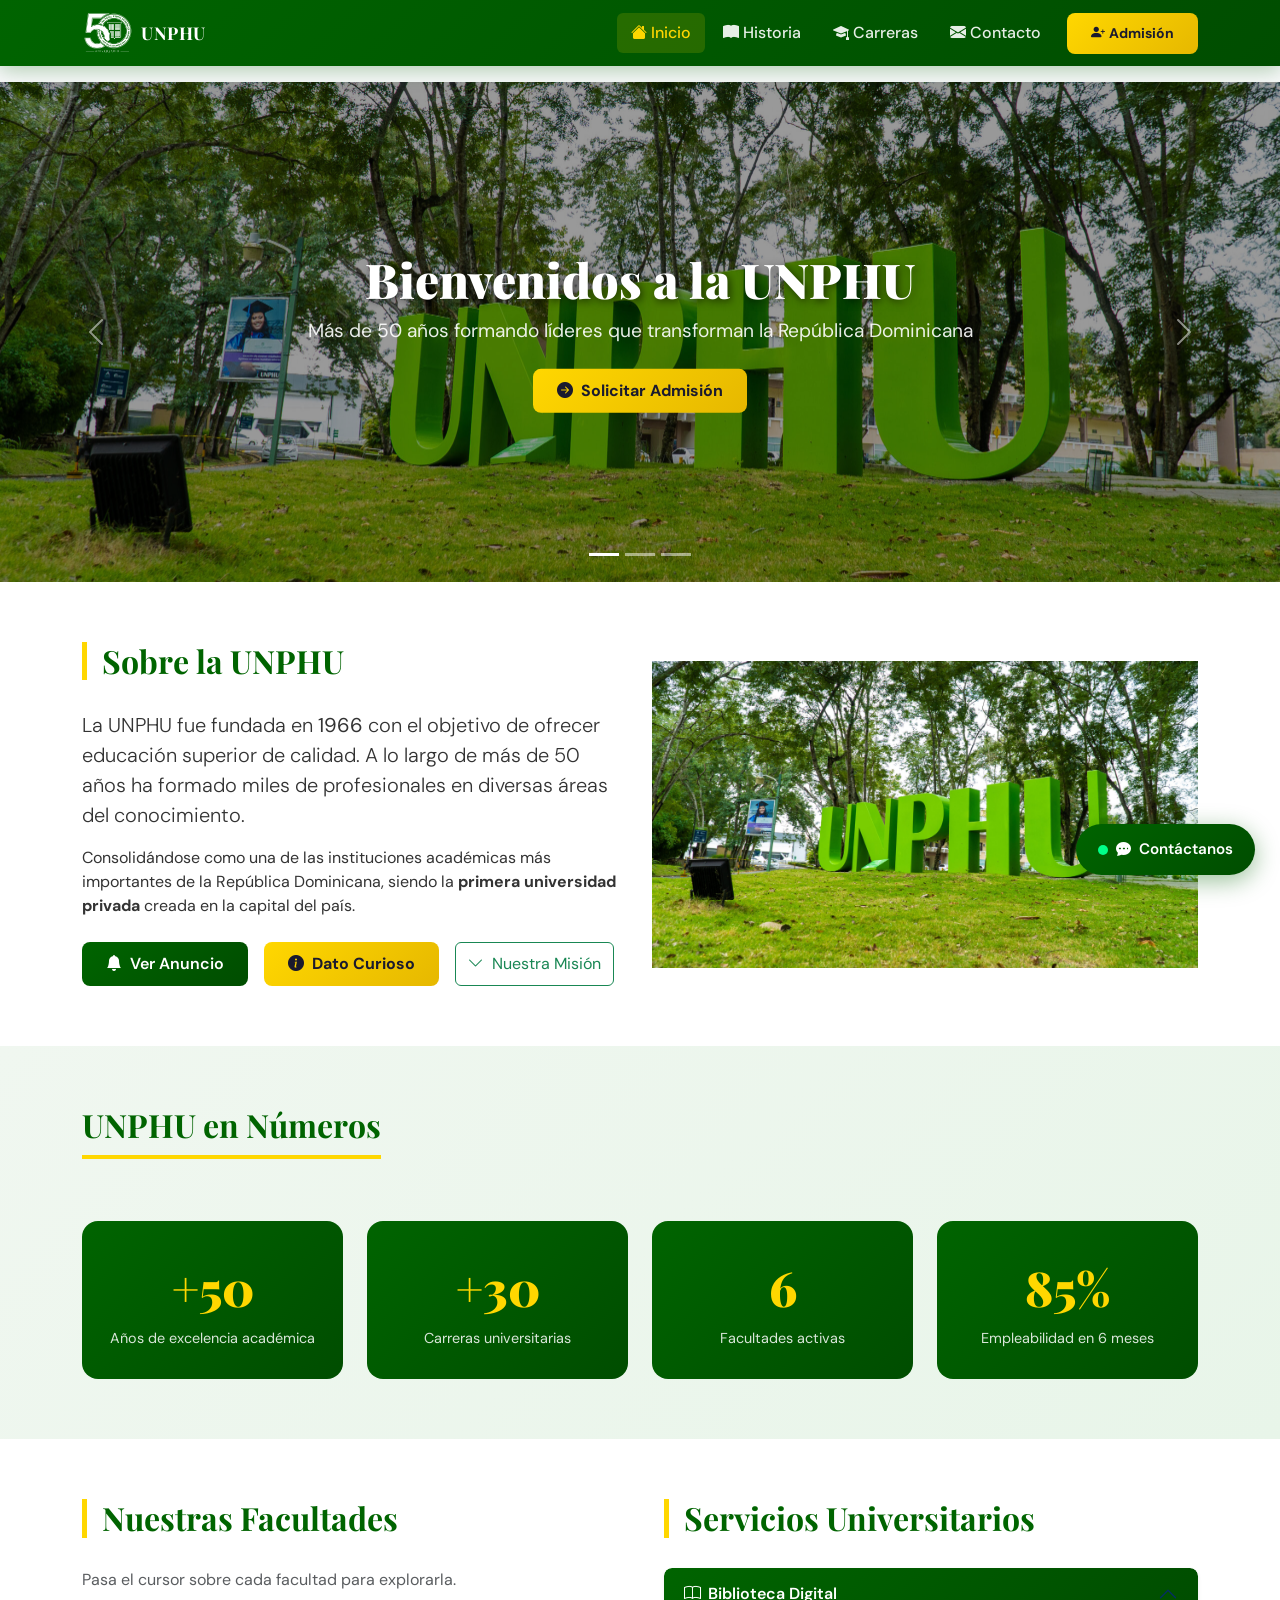
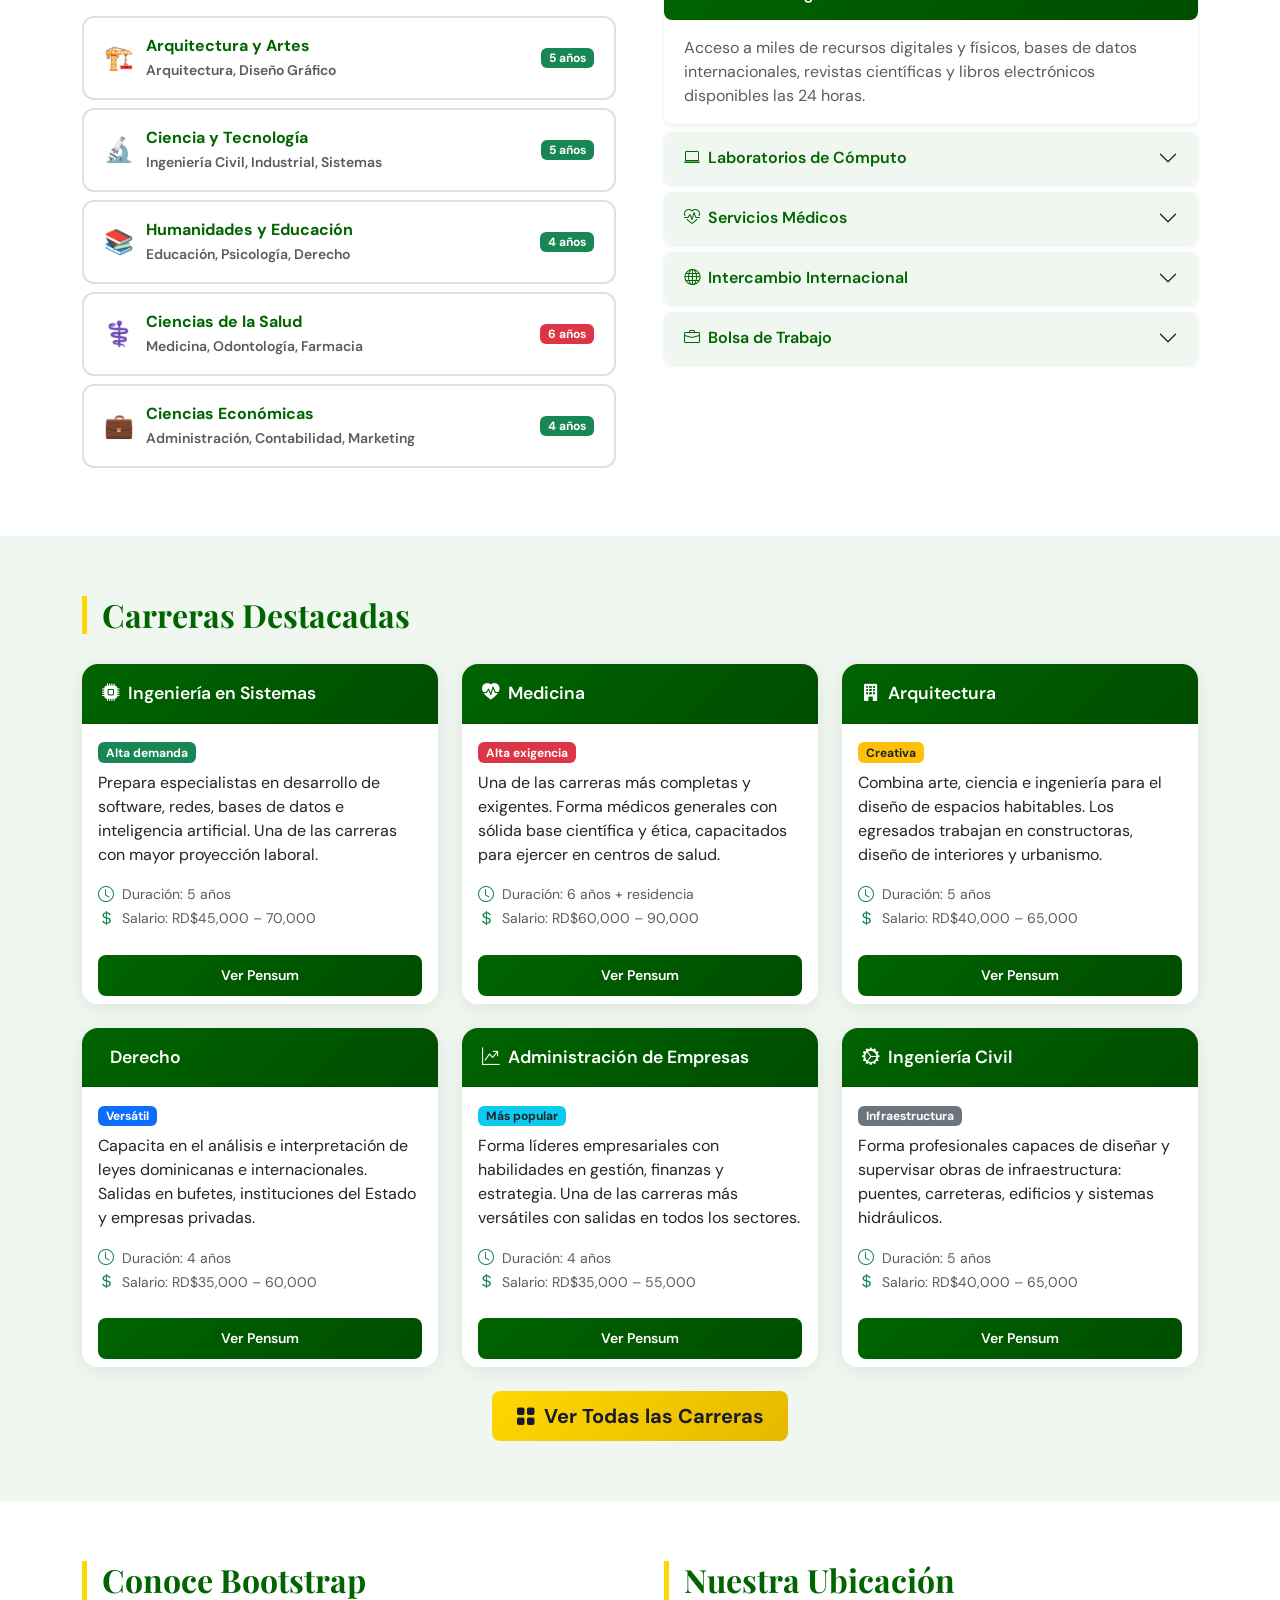
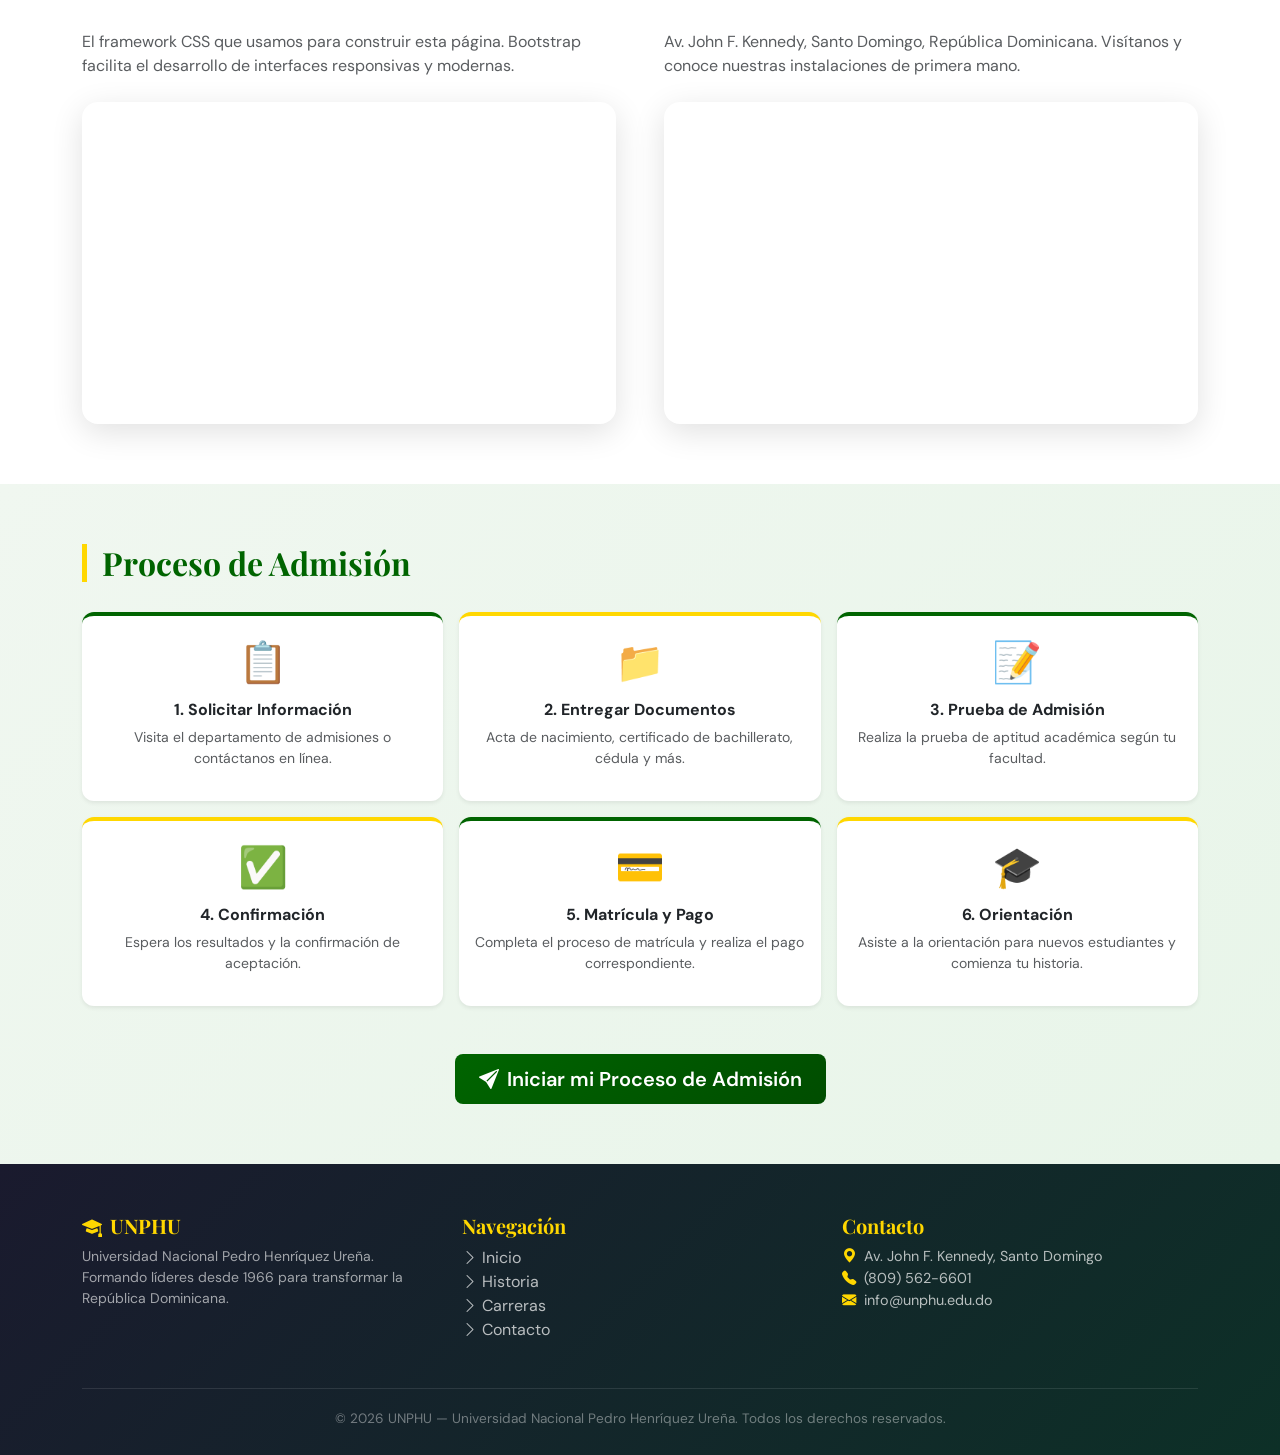
==== index.html @ 4c6af432 "Add files via upload" ====
<!DOCTYPE html>
<html lang="es">
<head>
    <meta charset="UTF-8">
    <meta name="viewport" content="width=device-width, initial-scale=1.0">
    <meta name="description" content="Universidad Nacional Pedro Henríquez Ureña - Institución académica de excelencia en la República Dominicana.">
    <meta name="keywords" content="UNPHU, universidad, educación superior, República Dominicana, carreras universitarias">
    <meta name="author" content="UNPHU">
    <meta name="robots" content="index, follow">
    <title>UNPHU - Inicio</title>
    <!-- Favicon -->
    <link rel="icon" type="image/png" href="img/logo.png">
    <!-- Bootstrap 5 CSS -->
    <link href="https://cdn.jsdelivr.net/npm/bootstrap@5.3.2/dist/css/bootstrap.min.css" rel="stylesheet">
    <!-- Bootstrap Icons -->
    <link rel="stylesheet" href="https://cdn.jsdelivr.net/npm/bootstrap-icons@1.11.3/font/bootstrap-icons.min.css">
    <link rel="stylesheet" href="css/styles.css">
    <!-- Google Fonts -->
    <link href="https://fonts.googleapis.com/css2?family=Playfair+Display:wght@700;900&family=DM+Sans:wght@300;400;500;600&display=swap" rel="stylesheet">
</head>
<body>

<!-- ===== NAVBAR ===== -->
<nav class="navbar navbar-expand-lg navbar-unphu sticky-top">
    <div class="container">
        <a class="navbar-brand d-flex align-items-center gap-2" href="index.html">
            <img src="img/logonav.png" 
                 alt="UNPHU Logo" height="40" style="filter: brightness(0) invert(1);">
            <span class="navbar-brand-text d-none d-md-block">UNPHU</span>
        </a>
        <button class="navbar-toggler" type="button" data-bs-toggle="collapse" data-bs-target="#navbarMain">
            <span class="navbar-toggler-icon"></span>
        </button>
        <div class="collapse navbar-collapse" id="navbarMain">
            <ul class="navbar-nav ms-auto gap-1">
                <li class="nav-item">
                    <a class="nav-link active" href="index.html"><i class="bi bi-house-fill me-1"></i>Inicio</a>
                </li>
                <li class="nav-item">
                    <a class="nav-link" href="historia.html"><i class="bi bi-book-fill me-1"></i>Historia</a>
                </li>
                <li class="nav-item">
                    <a class="nav-link" href="carreras.html"><i class="bi bi-mortarboard-fill me-1"></i>Carreras</a>
                </li>
                <li class="nav-item">
                    <a class="nav-link" href="contacto.html"><i class="bi bi-envelope-fill me-1"></i>Contacto</a>
                </li>
                <li class="nav-item ms-2">
                    <button class="btn btn-gold btn-sm" data-bs-toggle="modal" data-bs-target="#admisionModal">
                        <i class="bi bi-person-plus-fill me-1"></i>Admisión
                    </button>
                </li>
            </ul>
        </div>
    </div>
</nav>

<!-- alerta -->
<div class="container mt-3" id="alertContainer">
    <div class="alert alert-unphu alert-dismissible fade show d-none" id="admisionAlert" role="alert">
        <i class="bi bi-megaphone-fill me-2"></i>
        <strong>¡Inscripciones abiertas 2026!</strong> El proceso de admisión para el nuevo cuatrimestre ya está disponible. ¡No pierdas tu lugar!
        <button type="button" class="btn-close" data-bs-dismiss="alert"></button>
    </div>
</div>

<!-- carrusel -->
<div id="heroCarousel" class="carousel slide carousel-hero" data-bs-ride="carousel">
    <div class="carousel-indicators">
        <button type="button" data-bs-target="#heroCarousel" data-bs-slide-to="0" class="active"></button>
        <button type="button" data-bs-target="#heroCarousel" data-bs-slide-to="1"></button>
        <button type="button" data-bs-target="#heroCarousel" data-bs-slide-to="2"></button>
    </div>
    <div class="carousel-inner">
        <div class="carousel-item active">
            <img src="img/unphu.jpg" class="d-block w-100" alt="UNPHU Campus">
            <div class="carousel-caption-custom">
                <h1>Bienvenidos a la UNPHU</h1>
                <p>Más de 50 años formando líderes que transforman la República Dominicana</p>
                <button class="btn btn-gold mt-2" data-bs-toggle="modal" data-bs-target="#admisionModal">
                    <i class="bi bi-arrow-right-circle-fill me-2"></i>Solicitar Admisión
                </button>
            </div>
        </div>
        <div class="carousel-item">
            <img src="img/campus.webp" class="d-block w-100" alt="Campus UNPHU">
            <div class="carousel-caption-custom">
                <h1>Un Campus de Excelencia</h1>
                <p>Más de 250,000 m² de instalaciones modernas a tu disposición</p>
            </div>
        </div>
        <div class="carousel-item">
            <img src="img/edficio.jpg" class="d-block w-100" alt="Edificio UNPHU">
            <div class="carousel-caption-custom">
                <h1>Arquitectura y Artes</h1>
                <p>Instalaciones de vanguardia para impulsar tu creatividad</p>
            </div>
        </div>
    </div>
    <button class="carousel-control-prev" type="button" data-bs-target="#heroCarousel" data-bs-slide="prev">
        <span class="carousel-control-prev-icon"></span>
    </button>
    <button class="carousel-control-next" type="button" data-bs-target="#heroCarousel" data-bs-slide="next">
        <span class="carousel-control-next-icon"></span>
    </button>
</div>

<!-- boton alerta -->
<div class="section-wrapper bg-white">
    <div class="container">
        <div class="row align-items-center g-4">
            <div class="col-lg-6">
                <h2 class="section-title">Sobre la UNPHU</h2>
                <p class="lead">La UNPHU fue fundada en <strong>1966</strong> con el objetivo de ofrecer educación superior de calidad. A lo largo de más de 50 años ha formado miles de profesionales en diversas áreas del conocimiento.</p>
                <p>Consolidándose como una de las instituciones académicas más importantes de la República Dominicana, siendo la <strong>primera universidad privada</strong> creada en la capital del país.</p>
                <div class="d-flex flex-wrap gap-3 mt-4">
                    <button class="btn btn-unphu" onclick="document.getElementById('admisionAlert').classList.remove('d-none')">
                        <i class="bi bi-bell-fill me-2"></i>Ver Anuncio
                    </button>
                    <button class="btn btn-gold"
                        data-bs-toggle="popover"
                        data-bs-title="🎓 Dato UNPHU"
                        data-bs-content="La UNPHU participó en el UI GreenMetric World University Rankings por sus iniciativas de sostenibilidad ambiental."
                        data-bs-trigger="click"
                        data-bs-placement="top">
                        <i class="bi bi-info-circle-fill me-2"></i>Dato Curioso
                    </button>
                    <button class="btn btn-outline-success" data-bs-toggle="collapse" data-bs-target="#misionCollapse">
                        <i class="bi bi-chevron-down me-2"></i>Nuestra Misión
                    </button>
                </div>
                <!-- collapse-->
                <div class="collapse collapse-section mt-2" id="misionCollapse">
                    <h6 class="fw-bold text-success"><i class="bi bi-flag-fill me-2"></i>Misión</h6>
                    <p class="mb-2">Formar profesionales de excelencia con valores éticos y compromiso social, contribuyendo al desarrollo científico, cultural y económico de la República Dominicana.</p>
                    <h6 class="fw-bold text-success"><i class="bi bi-eye-fill me-2"></i>Visión</h6>
                    <p class="mb-0">Ser reconocida como la universidad de mayor impacto e innovación académica en el Caribe para el año 2030.</p>
                </div>
            </div>
            <div class="col-lg-6">
                <!-- iamgen responsiva -->
                <img src="img/unphu.jpg" alt="UNPHU Campus" class="img-responsive-hero img-fluid">
            </div>
        </div>
    </div>
</div>

<!-- hover estadisiticas -->
<div class="section-wrapper" style="background: linear-gradient(135deg, #f0f7f0, #e8f5e9);">
    <div class="container">
        <h2 class="section-title text-center" style="border-left: none; border-bottom: 4px solid var(--unphu-gold); padding-left: 0; padding-bottom: 10px; display: inline-block;">UNPHU en Números</h2>
        <div class="row g-4 mt-2">
            <div class="col-6 col-md-3">
                <div class="stat-box">
                    <div class="stat-number">+50</div>
                    <div class="stat-label">Años de excelencia académica</div>
                </div>
            </div>
            <div class="col-6 col-md-3">
                <div class="stat-box">
                    <div class="stat-number">+30</div>
                    <div class="stat-label">Carreras universitarias</div>
                </div>
            </div>
            <div class="col-6 col-md-3">
                <div class="stat-box">
                    <div class="stat-number">6</div>
                    <div class="stat-label">Facultades activas</div>
                </div>
            </div>
            <div class="col-6 col-md-3">
                <div class="stat-box">
                    <div class="stat-number">85%</div>
                    <div class="stat-label">Empleabilidad en 6 meses</div>
                </div>
            </div>
        </div>
    </div>
</div>

<!-- hover facultades-->
<div class="section-wrapper bg-white">
    <div class="container">
        <div class="row g-5">
            <div class="col-lg-6">
                <h2 class="section-title">Nuestras Facultades</h2>
                <p class="text-muted mb-4">Pasa el cursor sobre cada facultad para explorarla.</p>
                <div class="hover-faculty">
                    <span class="faculty-icon">🏗️</span>
                    <div>
                        <div class="fw-bold">Arquitectura y Artes</div>
                        <small class="text-muted">Arquitectura, Diseño Gráfico</small>
                    </div>
                    <span class="ms-auto badge bg-success">5 años</span>
                </div>
                <div class="hover-faculty">
                    <span class="faculty-icon">🔬</span>
                    <div>
                        <div class="fw-bold">Ciencia y Tecnología</div>
                        <small class="text-muted">Ingeniería Civil, Industrial, Sistemas</small>
                    </div>
                    <span class="ms-auto badge bg-success">5 años</span>
                </div>
                <div class="hover-faculty">
                    <span class="faculty-icon">📚</span>
                    <div>
                        <div class="fw-bold">Humanidades y Educación</div>
                        <small class="text-muted">Educación, Psicología, Derecho</small>
                    </div>
                    <span class="ms-auto badge bg-success">4 años</span>
                </div>
                <div class="hover-faculty">
                    <span class="faculty-icon">⚕️</span>
                    <div>
                        <div class="fw-bold">Ciencias de la Salud</div>
                        <small class="text-muted">Medicina, Odontología, Farmacia</small>
                    </div>
                    <span class="ms-auto badge bg-danger">6 años</span>
                </div>
                <div class="hover-faculty">
                    <span class="faculty-icon">💼</span>
                    <div>
                        <div class="fw-bold">Ciencias Económicas</div>
                        <small class="text-muted">Administración, Contabilidad, Marketing</small>
                    </div>
                    <span class="ms-auto badge bg-success">4 años</span>
                </div>
            </div>
            <div class="col-lg-6">
                <h2 class="section-title">Servicios Universitarios</h2>
                <!-- accordion -->
                <div class="accordion accordion-unphu" id="serviciosAccordion">
                    <div class="accordion-item border-0 mb-2 rounded-3 overflow-hidden shadow-sm">
                        <h2 class="accordion-header">
                            <button class="accordion-button rounded-3" type="button" data-bs-toggle="collapse" data-bs-target="#acc1">
                                <i class="bi bi-book me-2"></i> Biblioteca Digital
                            </button>
                        </h2>
                        <div id="acc1" class="accordion-collapse collapse show" data-bs-parent="#serviciosAccordion">
                            <div class="accordion-body text-muted">
                                Acceso a miles de recursos digitales y físicos, bases de datos internacionales, revistas científicas y libros electrónicos disponibles las 24 horas.
                            </div>
                        </div>
                    </div>
                    <div class="accordion-item border-0 mb-2 rounded-3 overflow-hidden shadow-sm">
                        <h2 class="accordion-header">
                            <button class="accordion-button collapsed rounded-3" type="button" data-bs-toggle="collapse" data-bs-target="#acc2">
                                <i class="bi bi-laptop me-2"></i> Laboratorios de Cómputo
                            </button>
                        </h2>
                        <div id="acc2" class="accordion-collapse collapse" data-bs-parent="#serviciosAccordion">
                            <div class="accordion-body text-muted">
                                Laboratorios equipados con las últimas tecnologías, software especializado y acceso a internet de alta velocidad para todos los estudiantes.
                            </div>
                        </div>
                    </div>
                    <div class="accordion-item border-0 mb-2 rounded-3 overflow-hidden shadow-sm">
                        <h2 class="accordion-header">
                            <button class="accordion-button collapsed rounded-3" type="button" data-bs-toggle="collapse" data-bs-target="#acc3">
                                <i class="bi bi-heart-pulse me-2"></i> Servicios Médicos
                            </button>
                        </h2>
                        <div id="acc3" class="accordion-collapse collapse" data-bs-parent="#serviciosAccordion">
                            <div class="accordion-body text-muted">
                                Atención médica y psicológica gratuita para todos los estudiantes activos. Consultas, emergencias y seguimiento de salud integral.
                            </div>
                        </div>
                    </div>
                    <div class="accordion-item border-0 mb-2 rounded-3 overflow-hidden shadow-sm">
                        <h2 class="accordion-header">
                            <button class="accordion-button collapsed rounded-3" type="button" data-bs-toggle="collapse" data-bs-target="#acc4">
                                <i class="bi bi-globe me-2"></i> Intercambio Internacional
                            </button>
                        </h2>
                        <div id="acc4" class="accordion-collapse collapse" data-bs-parent="#serviciosAccordion">
                            <div class="accordion-body text-muted">
                                Convenios con universidades de Europa, América Latina y Norteamérica para programas de intercambio académico y doble titulación.
                            </div>
                        </div>
                    </div>
                    <div class="accordion-item border-0 rounded-3 overflow-hidden shadow-sm">
                        <h2 class="accordion-header">
                            <button class="accordion-button collapsed rounded-3" type="button" data-bs-toggle="collapse" data-bs-target="#acc5">
                                <i class="bi bi-briefcase me-2"></i> Bolsa de Trabajo
                            </button>
                        </h2>
                        <div id="acc5" class="accordion-collapse collapse" data-bs-parent="#serviciosAccordion">
                            <div class="accordion-body text-muted">
                                Conexión directa con más de 200 empresas aliadas para pasantías, prácticas profesionales y empleos. El 85% de nuestros egresados trabaja en su área antes de los 6 meses.
                            </div>
                        </div>
                    </div>
                </div>
            </div>
        </div>
    </div>
</div>

<!-- cardf-->
<div class="section-wrapper" style="background: #f0f7f0;">
    <div class="container">
        <h2 class="section-title">Carreras Destacadas</h2>
        <div class="row g-4">
            <div class="col-md-6 col-lg-4">
                <div class="card card-unphu h-100">
                    <div class="card-header">
                        <i class="bi bi-cpu-fill me-2"></i>Ingeniería en Sistemas
                    </div>
                    <div class="card-body">
                        <span class="badge bg-success mb-2">Alta demanda</span>
                        <p class="card-text">Prepara especialistas en desarrollo de software, redes, bases de datos e inteligencia artificial. Una de las carreras con mayor proyección laboral.</p>
                        <div class="d-flex align-items-center gap-2 mt-3">
                            <i class="bi bi-clock text-success"></i>
                            <small class="text-muted">Duración: 5 años</small>
                        </div>
                        <div class="d-flex align-items-center gap-2">
                            <i class="bi bi-currency-dollar text-success"></i>
                            <small class="text-muted">Salario: RD$45,000 – 70,000</small>
                        </div>
                    </div>
                    <div class="card-footer bg-white border-0">
                        <button class="btn btn-unphu btn-sm w-100">Ver Pensum</button>
                    </div>
                </div>
            </div>
            <div class="col-md-6 col-lg-4">
                <div class="card card-unphu h-100">
                    <div class="card-header">
                        <i class="bi bi-heart-pulse-fill me-2"></i>Medicina
                    </div>
                    <div class="card-body">
                        <span class="badge bg-danger mb-2">Alta exigencia</span>
                        <p class="card-text">Una de las carreras más completas y exigentes. Forma médicos generales con sólida base científica y ética, capacitados para ejercer en centros de salud.</p>
                        <div class="d-flex align-items-center gap-2 mt-3">
                            <i class="bi bi-clock text-success"></i>
                            <small class="text-muted">Duración: 6 años + residencia</small>
                        </div>
                        <div class="d-flex align-items-center gap-2">
                            <i class="bi bi-currency-dollar text-success"></i>
                            <small class="text-muted">Salario: RD$60,000 – 90,000</small>
                        </div>
                    </div>
                    <div class="card-footer bg-white border-0">
                        <button class="btn btn-unphu btn-sm w-100">Ver Pensum</button>
                    </div>
                </div>
            </div>
            <div class="col-md-6 col-lg-4">
                <div class="card card-unphu h-100">
                    <div class="card-header">
                        <i class="bi bi-building-fill me-2"></i>Arquitectura
                    </div>
                    <div class="card-body">
                        <span class="badge bg-warning text-dark mb-2">Creativa</span>
                        <p class="card-text">Combina arte, ciencia e ingeniería para el diseño de espacios habitables. Los egresados trabajan en constructoras, diseño de interiores y urbanismo.</p>
                        <div class="d-flex align-items-center gap-2 mt-3">
                            <i class="bi bi-clock text-success"></i>
                            <small class="text-muted">Duración: 5 años</small>
                        </div>
                        <div class="d-flex align-items-center gap-2">
                            <i class="bi bi-currency-dollar text-success"></i>
                            <small class="text-muted">Salario: RD$40,000 – 65,000</small>
                        </div>
                    </div>
                    <div class="card-footer bg-white border-0">
                        <button class="btn btn-unphu btn-sm w-100">Ver Pensum</button>
                    </div>
                </div>
            </div>
            <div class="col-md-6 col-lg-4">
                <div class="card card-unphu h-100">
                    <div class="card-header">
                        <i class="bi bi-scales me-2"></i>Derecho
                    </div>
                    <div class="card-body">
                        <span class="badge bg-primary mb-2">Versátil</span>
                        <p class="card-text">Capacita en el análisis e interpretación de leyes dominicanas e internacionales. Salidas en bufetes, instituciones del Estado y empresas privadas.</p>
                        <div class="d-flex align-items-center gap-2 mt-3">
                            <i class="bi bi-clock text-success"></i>
                            <small class="text-muted">Duración: 4 años</small>
                        </div>
                        <div class="d-flex align-items-center gap-2">
                            <i class="bi bi-currency-dollar text-success"></i>
                            <small class="text-muted">Salario: RD$35,000 – 60,000</small>
                        </div>
                    </div>
                    <div class="card-footer bg-white border-0">
                        <button class="btn btn-unphu btn-sm w-100">Ver Pensum</button>
                    </div>
                </div>
            </div>
            <div class="col-md-6 col-lg-4">
                <div class="card card-unphu h-100">
                    <div class="card-header">
                        <i class="bi bi-graph-up-arrow me-2"></i>Administración de Empresas
                    </div>
                    <div class="card-body">
                        <span class="badge bg-info text-dark mb-2">Más popular</span>
                        <p class="card-text">Forma líderes empresariales con habilidades en gestión, finanzas y estrategia. Una de las carreras más versátiles con salidas en todos los sectores.</p>
                        <div class="d-flex align-items-center gap-2 mt-3">
                            <i class="bi bi-clock text-success"></i>
                            <small class="text-muted">Duración: 4 años</small>
                        </div>
                        <div class="d-flex align-items-center gap-2">
                            <i class="bi bi-currency-dollar text-success"></i>
                            <small class="text-muted">Salario: RD$35,000 – 55,000</small>
                        </div>
                    </div>
                    <div class="card-footer bg-white border-0">
                        <button class="btn btn-unphu btn-sm w-100">Ver Pensum</button>
                    </div>
                </div>
            </div>
            <div class="col-md-6 col-lg-4">
                <div class="card card-unphu h-100">
                    <div class="card-header">
                        <i class="bi bi-gear-wide-connected me-2"></i>Ingeniería Civil
                    </div>
                    <div class="card-body">
                        <span class="badge bg-secondary mb-2">Infraestructura</span>
                        <p class="card-text">Forma profesionales capaces de diseñar y supervisar obras de infraestructura: puentes, carreteras, edificios y sistemas hidráulicos.</p>
                        <div class="d-flex align-items-center gap-2 mt-3">
                            <i class="bi bi-clock text-success"></i>
                            <small class="text-muted">Duración: 5 años</small>
                        </div>
                        <div class="d-flex align-items-center gap-2">
                            <i class="bi bi-currency-dollar text-success"></i>
                            <small class="text-muted">Salario: RD$40,000 – 65,000</small>
                        </div>
                    </div>
                    <div class="card-footer bg-white border-0">
                        <button class="btn btn-unphu btn-sm w-100">Ver Pensum</button>
                    </div>
                </div>
            </div>
        </div>
        <div class="text-center mt-4">
            <a href="carreras.html" class="btn btn-gold btn-lg">
                <i class="bi bi-grid-fill me-2"></i>Ver Todas las Carreras
            </a>
        </div>
    </div>
</div>

<!-- iframes-->
<div class="section-wrapper bg-white">
    <div class="container">
        <div class="row g-5">
            <div class="col-lg-6">
                <h2 class="section-title">Conoce Bootstrap</h2>
                <p class="text-muted mb-4">El framework CSS que usamos para construir esta página. Bootstrap facilita el desarrollo de interfaces responsivas y modernas.</p>
                <div class="iframe-container">
                    <iframe width="100%" height="315"
                        src="https://www.youtube.com/embed/hnCmSNC69aQ"
                        title="Bootstrap Tutorial"
                        frameborder="0"
                        allow="accelerometer; autoplay; clipboard-write; encrypted-media; gyroscope; picture-in-picture"
                        allowfullscreen>
                    </iframe>
                </div>
            </div>
            <div class="col-lg-6">
                <h2 class="section-title">Nuestra Ubicación</h2>
                <p class="text-muted mb-4">Av. John F. Kennedy, Santo Domingo, República Dominicana. Visítanos y conoce nuestras instalaciones de primera mano.</p>
                <div class="iframe-container">
                    <iframe 
                        src="https://www.google.com/maps/embed?pb=!1m18!1m12!1m3!1d3783.9488221029264!2d-69.95109997394218!3d18.485977232600938!2m3!1f0!2f0!3f0!3m2!1i1024!2i768!4f13.1!3m3!1m2!1s0x8eaf89f362e578d3%3A0x19d59fe09af95898!2sUniversidad%20Nacional%20Pedro%20Henr%C3%ADquez%20Ure%C3%B1a%20(UNPHU)!5e0!3m2!1ses!2sdo!4v1771796451944!5m2!1ses!2sdo" 
                        width="100%" 
                        height="315" 
                        style="border:0;" 
                        allowfullscreen="" 
                        loading="lazy">
                    </iframe>
                </div>
            </div>
        </div>
    </div>
</div>

<!-- precesos -->
<div class="section-wrapper" style="background: linear-gradient(135deg, #f0f7f0, #e8f5e9);">
    <div class="container">
        <h2 class="section-title">Proceso de Admisión</h2>
        <div class="row g-3">
            <div class="col-md-4">
                <div class="card border-0 shadow-sm h-100 text-center p-3" style="border-top: 4px solid var(--unphu-green) !important; border-radius: 12px;">
                    <div style="font-size: 2.5rem;">📋</div>
                    <h6 class="fw-bold mt-2">1. Solicitar Información</h6>
                    <p class="text-muted small">Visita el departamento de admisiones o contáctanos en línea.</p>
                </div>
            </div>
            <div class="col-md-4">
                <div class="card border-0 shadow-sm h-100 text-center p-3" style="border-top: 4px solid var(--unphu-gold) !important; border-radius: 12px;">
                    <div style="font-size: 2.5rem;">📁</div>
                    <h6 class="fw-bold mt-2">2. Entregar Documentos</h6>
                    <p class="text-muted small">Acta de nacimiento, certificado de bachillerato, cédula y más.</p>
                </div>
            </div>
            <div class="col-md-4">
                <div class="card border-0 shadow-sm h-100 text-center p-3" style="border-top: 4px solid var(--unphu-green) !important; border-radius: 12px;">
                    <div style="font-size: 2.5rem;">📝</div>
                    <h6 class="fw-bold mt-2">3. Prueba de Admisión</h6>
                    <p class="text-muted small">Realiza la prueba de aptitud académica según tu facultad.</p>
                </div>
            </div>
            <div class="col-md-4">
                <div class="card border-0 shadow-sm h-100 text-center p-3" style="border-top: 4px solid var(--unphu-gold) !important; border-radius: 12px;">
                    <div style="font-size: 2.5rem;">✅</div>
                    <h6 class="fw-bold mt-2">4. Confirmación</h6>
                    <p class="text-muted small">Espera los resultados y la confirmación de aceptación.</p>
                </div>
            </div>
            <div class="col-md-4">
                <div class="card border-0 shadow-sm h-100 text-center p-3" style="border-top: 4px solid var(--unphu-green) !important; border-radius: 12px;">
                    <div style="font-size: 2.5rem;">💳</div>
                    <h6 class="fw-bold mt-2">5. Matrícula y Pago</h6>
                    <p class="text-muted small">Completa el proceso de matrícula y realiza el pago correspondiente.</p>
                </div>
            </div>
            <div class="col-md-4">
                <div class="card border-0 shadow-sm h-100 text-center p-3" style="border-top: 4px solid var(--unphu-gold) !important; border-radius: 12px;">
                    <div style="font-size: 2.5rem;">🎓</div>
                    <h6 class="fw-bold mt-2">6. Orientación</h6>
                    <p class="text-muted small">Asiste a la orientación para nuevos estudiantes y comienza tu historia.</p>
                </div>
            </div>
        </div>
        <div class="text-center mt-5">
            <button class="btn btn-unphu btn-lg" data-bs-toggle="modal" data-bs-target="#admisionModal">
                <i class="bi bi-send-fill me-2"></i>Iniciar mi Proceso de Admisión
            </button>
        </div>
    </div>
</div>

<!-- modal -->
<div class="modal fade" id="admisionModal" tabindex="-1">
    <div class="modal-dialog modal-lg modal-dialog-centered">
        <div class="modal-content border-0 shadow-lg" style="border-radius: 20px; overflow: hidden;">
            <div class="modal-header" style="background: linear-gradient(135deg, var(--unphu-green), #004d00); border: none;">
                <div>
                    <h5 class="modal-title text-white fw-bold" style="font-family: 'Playfair Display', serif; font-size: 1.5rem;">
                        <i class="bi bi-mortarboard-fill me-2"></i>Solicitud de Admisión
                    </h5>
                    <p class="text-white-50 mb-0 small">UNPHU — Proceso de Ingreso 2026</p>
                </div>
                <button type="button" class="btn-close btn-close-white" data-bs-dismiss="modal"></button>
            </div>
            <div class="modal-body p-4">
                <div class="row g-3">
                    <div class="col-md-6">
                        <label class="form-label fw-semibold">Nombre completo</label>
                        <input type="text" class="form-control" placeholder="Ej. María González">
                    </div>
                    <div class="col-md-6">
                        <label class="form-label fw-semibold">Correo electrónico</label>
                        <input type="email" class="form-control" placeholder="correo@ejemplo.com">
                    </div>
                    <div class="col-md-6">
                        <label class="form-label fw-semibold">Teléfono</label>
                        <input type="tel" class="form-control" placeholder="(809) 000-0000">
                    </div>
                    <div class="col-md-6">
                        <label class="form-label fw-semibold">Facultad de interés</label>
                        <select class="form-select">
                            <option value="">Selecciona una facultad...</option>
                            <option>Ingeniería y Tecnología</option>
                            <option>Ciencias de la Salud</option>
                            <option>Humanidades y Educación</option>
                            <option>Arquitectura y Artes</option>
                            <option>Ciencias Económicas</option>
                        </select>
                    </div>
                    <div class="col-12">
                        <label class="form-label fw-semibold">Mensaje o consulta</label>
                        <textarea class="form-control" rows="3" placeholder="¿Tienes alguna pregunta específica?"></textarea>
                    </div>
                    <div class="col-12">
                        <div class="form-check">
                            <input class="form-check-input" type="checkbox" id="terminos">
                            <label class="form-check-label" for="terminos">
                                Acepto los <a href="#" class="text-success">términos y condiciones</a> de la UNPHU
                            </label>
                        </div>
                    </div>
                </div>
            </div>
            <div class="modal-footer border-0 px-4 pb-4">
                <button type="button" class="btn btn-outline-secondary" data-bs-dismiss="modal">Cancelar</button>
                <button type="button" class="btn btn-unphu px-4">
                    <i class="bi bi-send-fill me-2"></i>Enviar Solicitud
                </button>
            </div>
        </div>
    </div>
</div>

<!-- ===== FOOTER ===== -->
<footer>
    <div class="container">
        <div class="row g-4">
            <div class="col-md-4">
                <h5><i class="bi bi-mortarboard-fill me-2"></i>UNPHU</h5>
                <p class="small mt-2" style="color: rgba(255,255,255,0.6);">Universidad Nacional Pedro Henríquez Ureña. Formando líderes desde 1966 para transformar la República Dominicana.</p>
            </div>
            <div class="col-md-4">
                <h5>Navegación</h5>
                <ul class="list-unstyled mt-2" style="color: rgba(255,255,255,0.7);">
                    <li><a href="index.html"><i class="bi bi-chevron-right me-1"></i>Inicio</a></li>
                    <li><a href="historia.html"><i class="bi bi-chevron-right me-1"></i>Historia</a></li>
                    <li><a href="carreras.html"><i class="bi bi-chevron-right me-1"></i>Carreras</a></li>
                    <li><a href="contacto.html"><i class="bi bi-chevron-right me-1"></i>Contacto</a></li>
                </ul>
            </div>
            <div class="col-md-4">
                <h5>Contacto</h5>
                <ul class="list-unstyled mt-2" style="color: rgba(255,255,255,0.7); font-size: 0.9rem;">
                    <li><i class="bi bi-geo-alt-fill me-2" style="color: var(--unphu-gold);"></i>Av. John F. Kennedy, Santo Domingo</li>
                    <li><i class="bi bi-telephone-fill me-2" style="color: var(--unphu-gold);"></i>(809) 562-6601</li>
                    <li><i class="bi bi-envelope-fill me-2" style="color: var(--unphu-gold);"></i>info@unphu.edu.do</li>
                </ul>
            </div>
        </div>
        <div class="footer-divider text-center" style="color: rgba(255,255,255,0.4); font-size: 0.85rem;">
            &copy; 2026 UNPHU — Universidad Nacional Pedro Henríquez Ureña. Todos los derechos reservados.
        </div>
    </div>
</footer>

<!-- ===== FIXED CHAT BUTTON ===== -->
<a href="contacto.html" class="fixed-chat-btn">
    <div class="btn-pulse"></div>
    <i class="bi bi-chat-dots-fill"></i>
    <span>Contáctanos</span>
</a>

<!-- Bootstrap JS -->
<script src="https://cdn.jsdelivr.net/npm/bootstrap@5.3.2/dist/js/bootstrap.bundle.min.js"></script>
<script>
    // Initialize all popovers
    const popoverTriggerList = document.querySelectorAll('[data-bs-toggle="popover"]');
    popoverTriggerList.forEach(el => new bootstrap.Popover(el));
</script>
</body>
</html>
---- css/styles.css ----
@import url('https://fonts.googleapis.com/css2?family=Playfair+Display:wght@700;900&family=DM+Sans:wght@300;400;500;600&display=swap');

/* variables */
:root {
    --unphu-green: #006400;
    --unphu-green-mid: #004d00;
    --unphu-gold: #ffd700;
    --unphu-gold-dark: #e6b800;
    --unphu-dark: #1a1a2e;
    --unphu-navy: #002050;
}

/* base */
body {
    font-family: 'DM Sans', 'Segoe UI', Arial, sans-serif;
    background-color: #f8f9fa;
    color: #333;
    margin: 0;
    padding: 0;
}

/* navbar */
.navbar-unphu {
    background: linear-gradient(135deg, var(--unphu-green) 0%, var(--unphu-green-mid) 100%);
    box-shadow: 0 4px 20px rgba(0, 100, 0, 0.3);
}

.navbar-brand-text {
    font-family: 'Playfair Display', serif;
    font-size: 1.1rem;
    font-weight: 700;
    color: white !important;
    letter-spacing: 0.5px;
}

.navbar-nav .nav-link {
    color: rgba(255, 255, 255, 0.9) !important;
    font-weight: 500;
    padding: 8px 14px !important;
    border-radius: 6px;
    transition: all 0.3s ease;
}

.navbar-nav .nav-link:hover {
    color: var(--unphu-gold) !important;
    background-color: rgba(255, 255, 255, 0.1);
    transform: translateY(-2px);
}

.navbar-nav .nav-link.active {
    color: var(--unphu-gold) !important;
    background-color: rgba(255, 215, 0, 0.15);
}

.navbar-toggler {
    border-color: rgba(255, 255, 255, 0.5);
}

.navbar-toggler-icon {
    background-image: url("data:image/svg+xml,%3csvg xmlns='http://www.w3.org/2000/svg' viewBox='0 0 30 30'%3e%3cpath stroke='rgba%28255, 255, 255, 0.9%29' stroke-linecap='round' stroke-miterlimit='10' stroke-width='2' d='M4 7h22M4 15h22M4 23h22'/%3e%3c/svg%3e");
}

/* encabezado de pagina */
.page-hero {
    background: linear-gradient(135deg, var(--unphu-green), var(--unphu-green-mid));
    color: white;
    padding: 60px 0;
    text-align: center;
}

.page-hero h1 {
    font-family: 'Playfair Display', serif;
    font-size: 3rem;
    font-weight: 900;
}

.page-hero p {
    color: rgba(255, 255, 255, 0.8);
}

/* titulo de seccion */
.section-title {
    font-family: 'Playfair Display', serif;
    font-size: 2rem;
    font-weight: 700;
    color: var(--unphu-green);
    border-left: 5px solid var(--unphu-gold);
    padding-left: 15px;
    margin-bottom: 30px;
}

/* botones */
.btn-unphu {
    background: linear-gradient(135deg, var(--unphu-green), var(--unphu-green-mid));
    color: white;
    border: none;
    border-radius: 8px;
    padding: 10px 24px;
    font-weight: 600;
    transition: all 0.3s ease;
}

.btn-unphu:hover {
    background: linear-gradient(135deg, var(--unphu-gold), var(--unphu-gold-dark));
    color: var(--unphu-dark);
    transform: translateY(-2px);
    box-shadow: 0 6px 20px rgba(0, 100, 0, 0.3);
}

.btn-gold {
    background: linear-gradient(135deg, var(--unphu-gold), var(--unphu-gold-dark));
    color: var(--unphu-dark);
    border: none;
    border-radius: 8px;
    padding: 10px 24px;
    font-weight: 700;
    transition: all 0.3s ease;
}

.btn-gold:hover {
    background: linear-gradient(135deg, var(--unphu-green), var(--unphu-green-mid));
    color: white;
    transform: translateY(-2px);
    box-shadow: 0 6px 20px rgba(255, 215, 0, 0.4);
}

/* cards */
.card-unphu {
    border: none;
    border-radius: 16px;
    box-shadow: 0 4px 20px rgba(0, 0, 0, 0.08);
    transition: all 0.3s ease;
    overflow: hidden;
}

.card-unphu:hover {
    transform: translateY(-8px);
    box-shadow: 0 12px 40px rgba(0, 100, 0, 0.2);
}

.card-unphu .card-header {
    background: linear-gradient(135deg, var(--unphu-green), var(--unphu-green-mid));
    color: white;
    font-weight: 600;
    font-size: 1.1rem;
    padding: 16px 20px;
}

/* stats con hover */
.stat-box {
    background: linear-gradient(135deg, var(--unphu-green), var(--unphu-green-mid));
    color: white;
    border-radius: 16px;
    padding: 30px 20px;
    text-align: center;
    transition: all 0.3s ease;
}

.stat-box:hover {
    transform: scale(1.05);
    box-shadow: 0 10px 30px rgba(0, 100, 0, 0.4);
    background: linear-gradient(135deg, var(--unphu-gold), var(--unphu-gold-dark));
}

.stat-box:hover .stat-number,
.stat-box:hover .stat-label {
    color: var(--unphu-dark) !important;
}

.stat-number {
    font-family: 'Playfair Display', serif;
    font-size: 3rem;
    font-weight: 900;
    color: var(--unphu-gold);
    display: block;
}

.stat-label {
    font-size: 0.9rem;
    color: rgba(255, 255, 255, 0.85);
    margin-top: 5px;
    display: block;
}

/* hover facultades */
.hover-faculty {
    background: white;
    border: 2px solid #e0e0e0;
    border-radius: 12px;
    padding: 16px 20px;
    margin: 8px 0;
    cursor: pointer;
    font-weight: 600;
    color: var(--unphu-green);
    transition: all 0.3s ease;
    display: flex;
    align-items: center;
    gap: 12px;
}

.hover-faculty:hover {
    background: linear-gradient(135deg, var(--unphu-green), var(--unphu-green-mid));
    color: white;
    border-color: var(--unphu-green);
    transform: translateX(10px);
    box-shadow: 0 8px 24px rgba(0, 100, 0, 0.25);
}

.hover-faculty .faculty-icon {
    font-size: 1.5rem;
    transition: transform 0.3s ease;
}

.hover-faculty:hover .faculty-icon {
    transform: rotate(10deg) scale(1.2);
}

.accordion-unphu .accordion-button {
    background-color: #f0f7f0;
    color: var(--unphu-green);
    font-weight: 600;
}

.accordion-unphu .accordion-button:not(.collapsed) {
    background: linear-gradient(135deg, var(--unphu-green), var(--unphu-green-mid));
    color: white;
    box-shadow: none;
}

.accordion-unphu .accordion-button:focus {
    box-shadow: 0 0 0 0.2rem rgba(0, 100, 0, 0.2);
}

/* alerta */
.alert-unphu {
    background: linear-gradient(135deg, #e8f5e9, #c8e6c9);
    border: 1px solid var(--unphu-green);
    border-left: 5px solid var(--unphu-green);
    border-radius: 10px;
    color: #1b5e20;
}

/* collapse */
.collapse-section {
    background: #f0f7f0;
    border-radius: 10px;
    padding: 20px;
    margin-top: 10px;
    border-left: 4px solid var(--unphu-green);
}

/* iframes */
.iframe-container {
    border-radius: 16px;
    overflow: hidden;
    box-shadow: 0 8px 32px rgba(0, 0, 0, 0.12);
}

/* imagenes */
.hero-img {
    width: 100%;
    height: auto;
    border-radius: 16px;
    box-shadow: 0 8px 32px rgba(0, 0, 0, 0.15);
}

.hero-img-hist {
    width: 100%;
    max-height: 400px;
    object-fit: cover;
    border-radius: 16px;
    border: 3px solid var(--unphu-green);
}

.galeria-img {
    width: 100%;
    height: 200px;
    object-fit: cover;
    border-radius: 12px;
    transition: transform 0.3s ease;
    cursor: pointer;
    border: 3px solid transparent;
}

.galeria-img:hover {
    transform: scale(1.05);
    border-color: var(--unphu-green);
    box-shadow: 0 8px 24px rgba(0, 100, 0, 0.3);
}

/* timeline */
.timeline-item {
    padding: 20px 0;
    border-left: 3px solid var(--unphu-green);
    padding-left: 25px;
    position: relative;
    margin-left: 15px;
}

.timeline-item::before {
    content: '';
    position: absolute;
    left: -8px;
    top: 25px;
    width: 14px;
    height: 14px;
    background: var(--unphu-gold);
    border-radius: 50%;
    border: 3px solid var(--unphu-green);
}

.timeline-year {
    font-family: 'Playfair Display', serif;
    font-size: 1.5rem;
    font-weight: 700;
    color: var(--unphu-green);
}

/* cards contacto con hover */
.contact-card {
    background: white;
    border-radius: 16px;
    padding: 30px;
    box-shadow: 0 4px 20px rgba(0, 0, 0, 0.08);
    border: none;
    transition: all 0.3s ease;
    text-align: center;
}

.contact-card:hover {
    transform: translateY(-6px);
    box-shadow: 0 12px 40px rgba(0, 100, 0, 0.15);
}

.contact-icon {
    width: 56px;
    height: 56px;
    border-radius: 50%;
    background: linear-gradient(135deg, var(--unphu-green), var(--unphu-green-mid));
    color: var(--unphu-gold);
    display: flex;
    align-items: center;
    justify-content: center;
    font-size: 1.4rem;
    margin: 0 auto 15px;
}

/* testimonios con hover */
.testimonio {
    background: linear-gradient(135deg, #e8f5e9, #f0f7f0);
    border-left: 5px solid var(--unphu-green);
    border-radius: 10px;
    padding: 20px;
    margin-bottom: 16px;
    transition: all 0.3s ease;
}

.testimonio:hover {
    transform: translateX(8px);
    box-shadow: 0 6px 20px rgba(0, 100, 0, 0.15);
    background: linear-gradient(135deg, var(--unphu-green), var(--unphu-green-mid));
    color: white;
}

.testimonio:hover strong {
    color: var(--unphu-gold);
}

/* cards carreras */
.carrera-card {
    border: none;
    border-radius: 16px;
    box-shadow: 0 4px 20px rgba(0, 0, 0, 0.08);
    transition: all 0.3s ease;
    overflow: hidden;
}

.carrera-card:hover {
    transform: translateY(-8px);
    box-shadow: 0 12px 40px rgba(0, 100, 0, 0.2);
}

.carrera-card .card-header {
    background: linear-gradient(135deg, var(--unphu-green), var(--unphu-green-mid));
    color: white;
    font-weight: 600;
    padding: 16px 20px;
}

.table-unphu thead th {
    background: linear-gradient(135deg, var(--unphu-green), var(--unphu-green-mid));
    color: white;
}

/* formulario */
.form-control:focus,
.form-select:focus {
    border-color: var(--unphu-green);
    box-shadow: 0 0 0 0.2rem rgba(0, 100, 0, 0.2);
}

/* boton fijo (position fixed) */
.fixed-chat-btn {
    position: fixed;
    bottom: 25px;
    right: 25px;
    z-index: 9999;
    background: linear-gradient(135deg, var(--unphu-green), var(--unphu-green-mid));
    color: white;
    border: none;
    border-radius: 50px;
    padding: 14px 22px;
    font-weight: 600;
    font-size: 0.95rem;
    box-shadow: 0 6px 24px rgba(0, 100, 0, 0.4);
    display: flex;
    align-items: center;
    gap: 8px;
    cursor: pointer;
    transition: all 0.3s ease;
    text-decoration: none;
}

.fixed-chat-btn:hover {
    transform: translateY(-4px);
    box-shadow: 0 12px 32px rgba(0, 100, 0, 0.5);
    background: linear-gradient(135deg, var(--unphu-gold), var(--unphu-gold-dark));
    color: var(--unphu-dark);
}

.btn-pulse {
    width: 10px;
    height: 10px;
    background: #00ff88;
    border-radius: 50%;
    animation: pulse 1.5s infinite;
    flex-shrink: 0;
}

@keyframes pulse {
    0%, 100% { opacity: 1; transform: scale(1); }
    50%       { opacity: 0.5; transform: scale(1.4); }
}

/* footer */
footer {
    background: linear-gradient(135deg, #1a1a2e, #0d3027);
    color: rgba(255, 255, 255, 0.8);
    padding: 50px 0 25px;
}

footer h5 {
    color: var(--unphu-gold);
    font-family: 'Playfair Display', serif;
    font-weight: 700;
}

footer a {
    color: rgba(255, 255, 255, 0.7);
    text-decoration: none;
    transition: color 0.3s;
}

footer a:hover {
    color: var(--unphu-gold);
}

.footer-divider {
    border-top: 1px solid rgba(255, 255, 255, 0.1);
    margin-top: 30px;
    padding-top: 20px;
    text-align: center;
    color: rgba(255, 255, 255, 0.4);
    font-size: 0.85rem;
}

.carousel-hero .carousel-item {
    height: 500px;
}

.carousel-hero .carousel-item img {
    height: 500px;
    object-fit: cover;
    filter: brightness(0.6);
}

.carousel-caption-custom {
    position: absolute;
    top: 50%;
    left: 50%;
    transform: translate(-50%, -50%);
    text-align: center;
    width: 80%;
}

.carousel-caption-custom h1 {
    font-family: 'Playfair Display', serif;
    font-size: 3rem;
    font-weight: 900;
    color: white;
    text-shadow: 2px 2px 8px rgba(0, 0, 0, 0.6);
}

.carousel-caption-custom p {
    font-size: 1.2rem;
    color: rgba(255, 255, 255, 0.9);
}

/* secciones generales */
.section-wrapper {
    padding: 60px 0;
}

.section-wrapper:nth-child(even) {
    background-color: #fff;
}
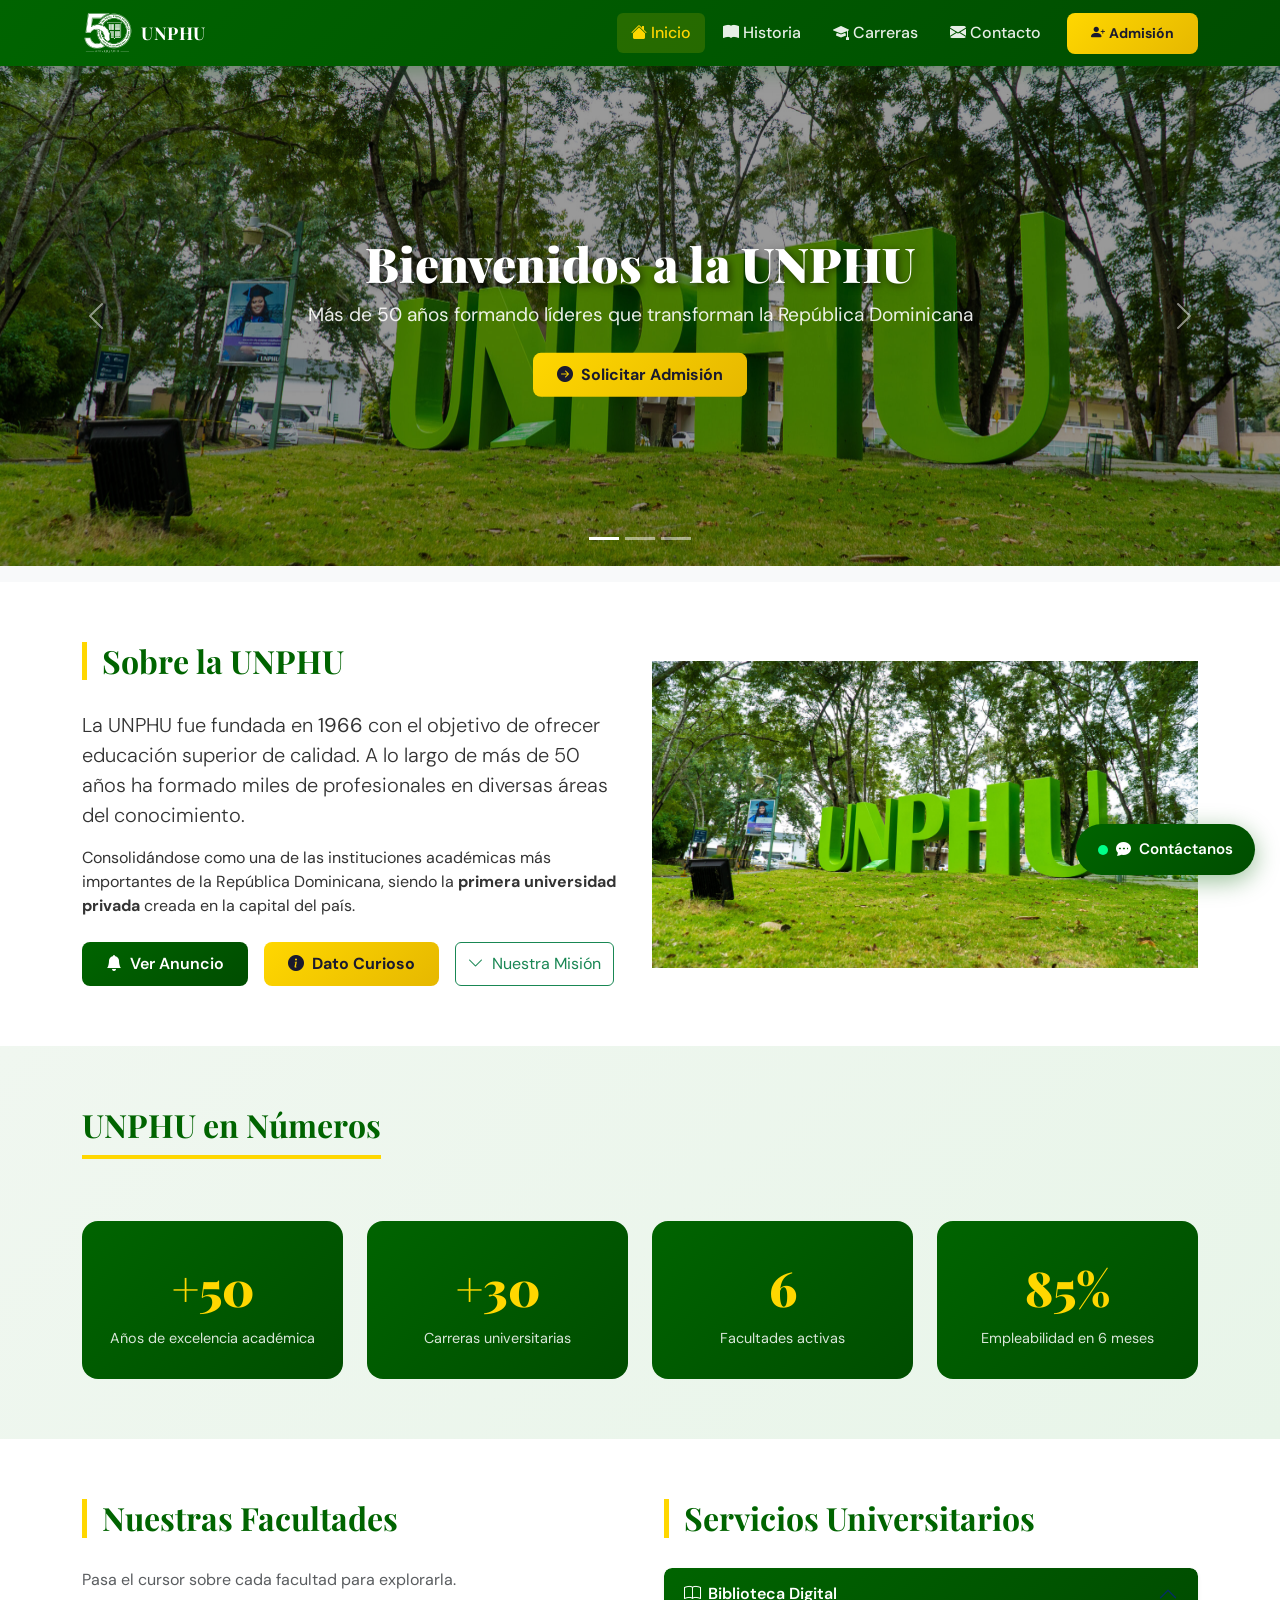
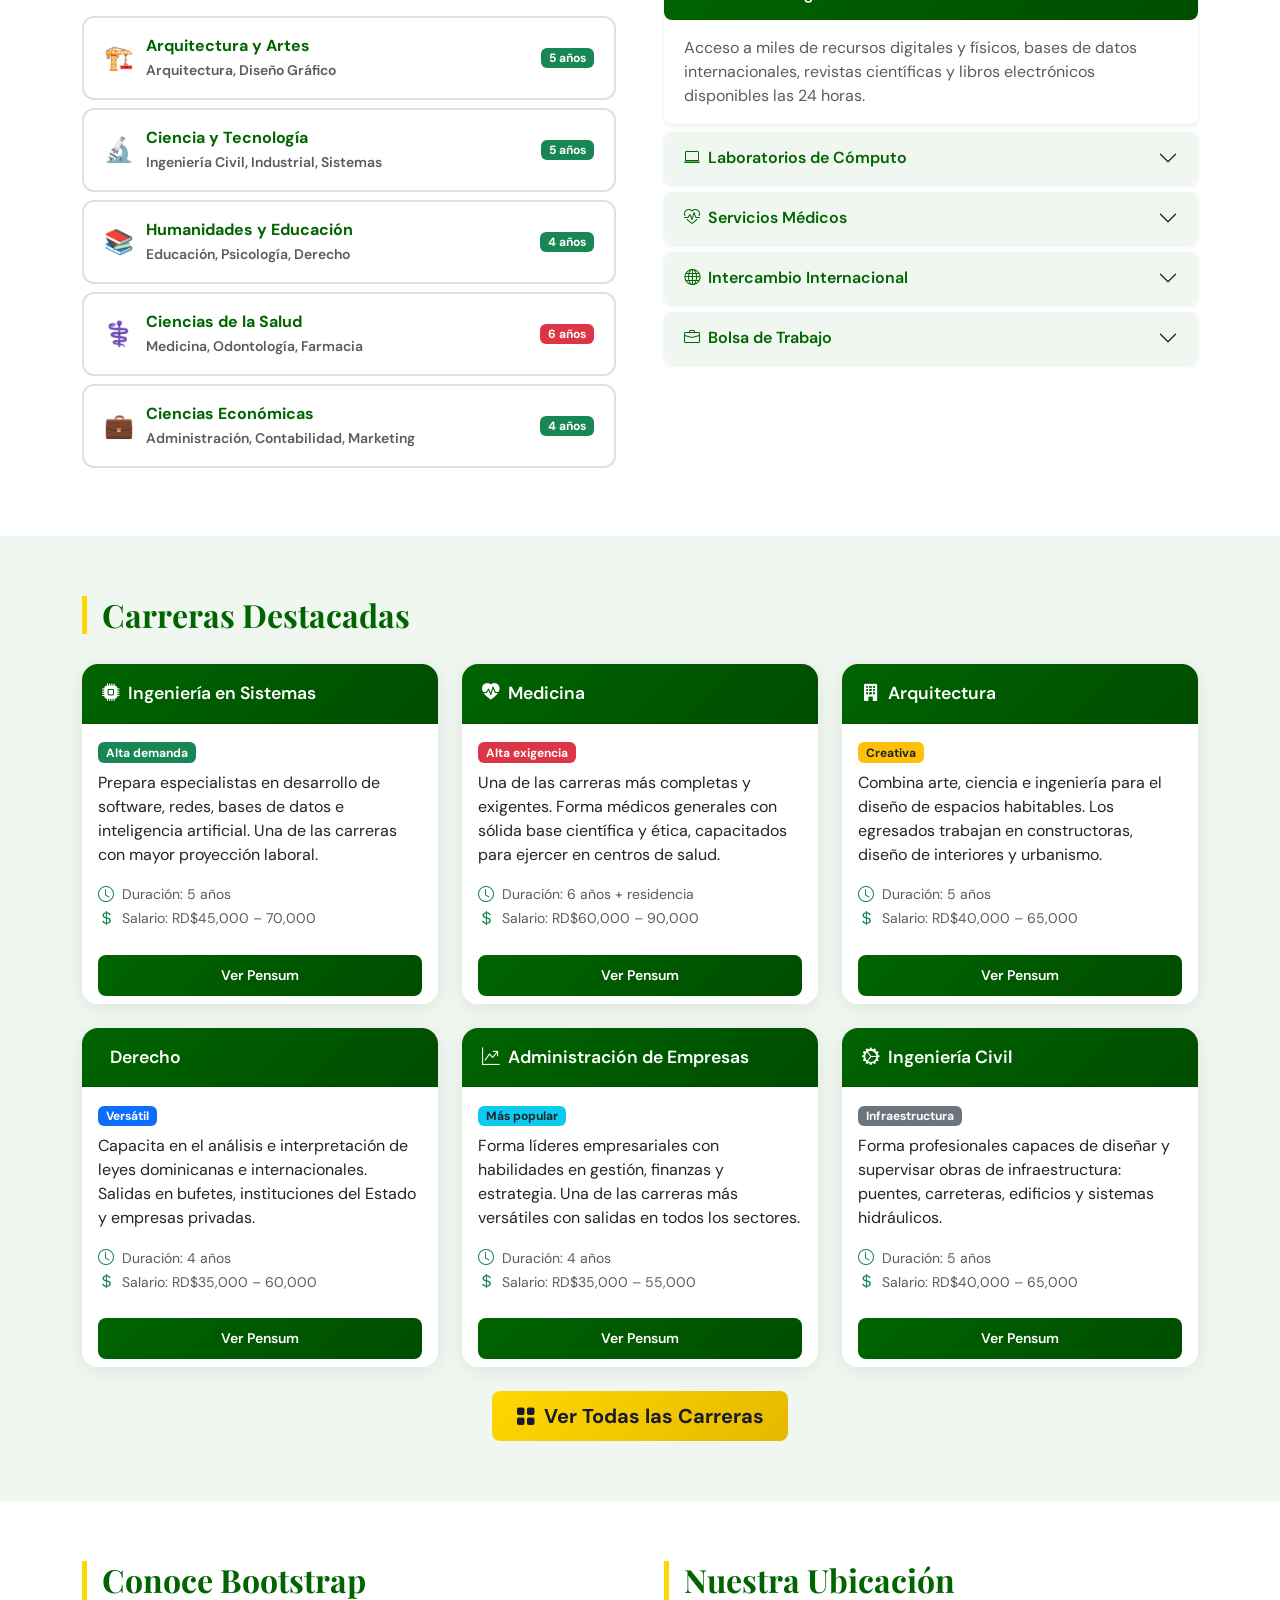
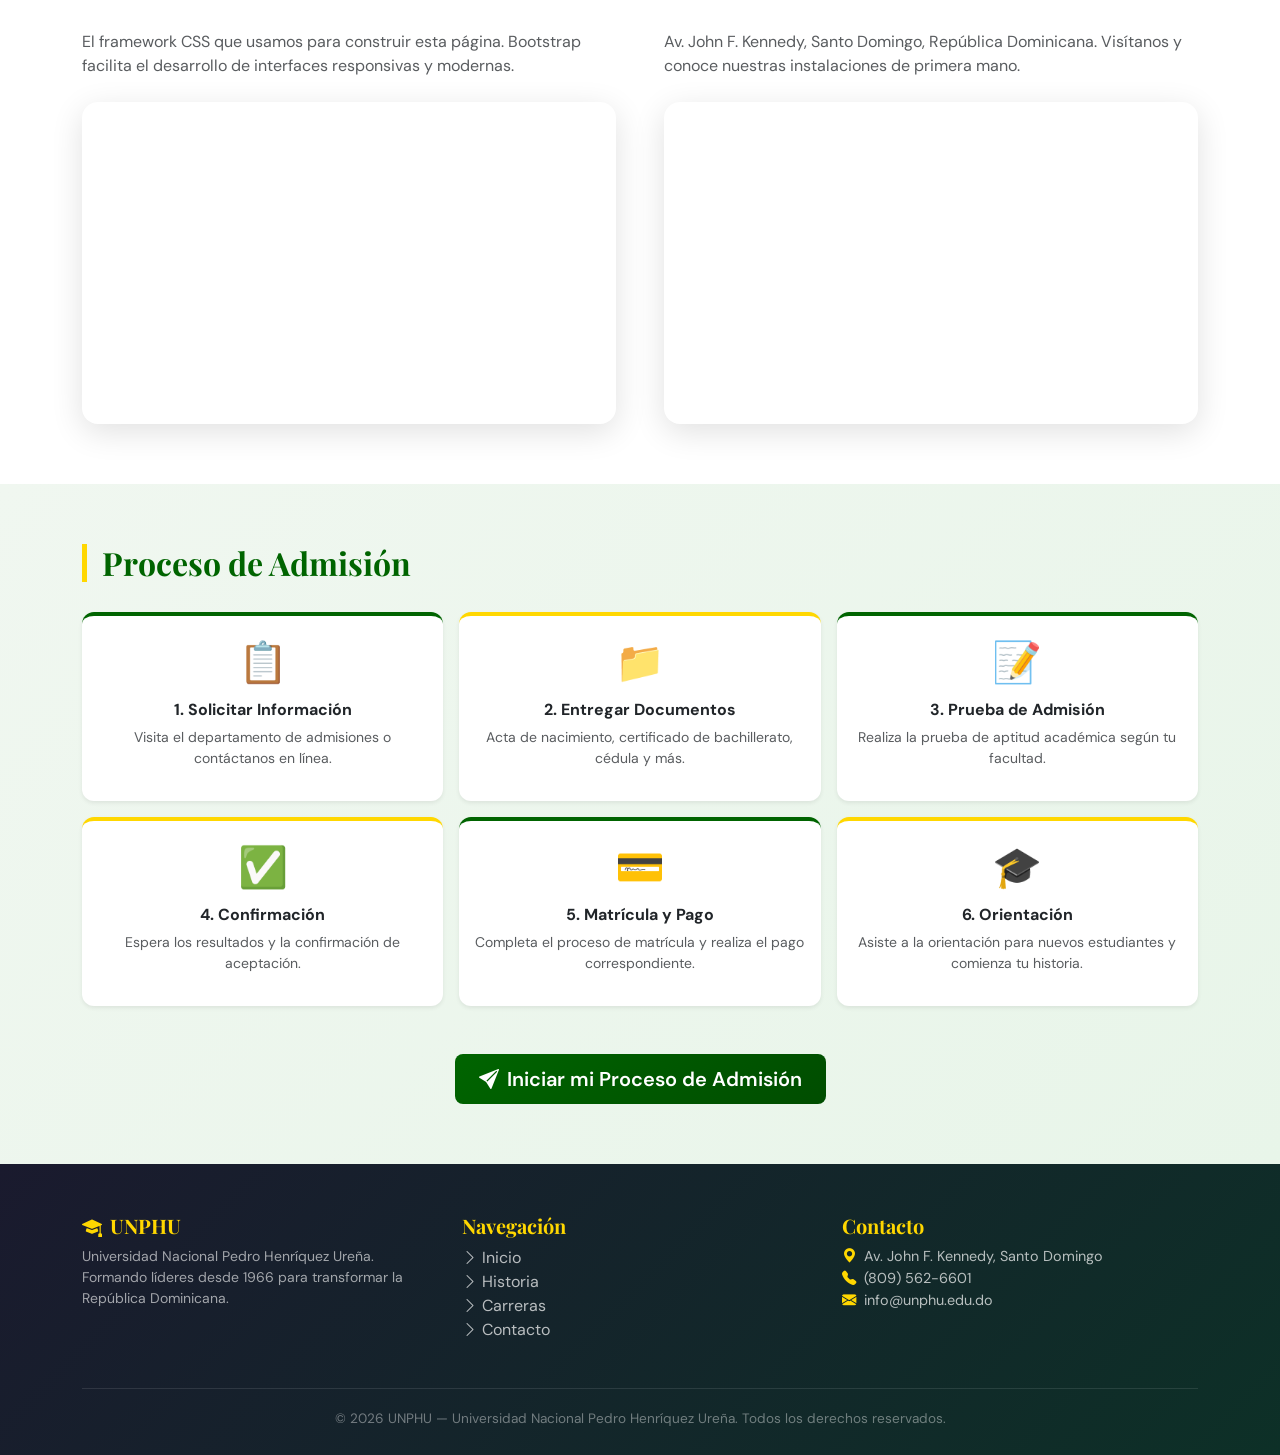
==== commit caf754d9: "Update index.html fixed space between carrousel and nav bar" ====
--- a/index.html
+++ b/index.html
@@ -55,14 +55,7 @@
     </div>
 </nav>
 
-<!-- alerta -->
-<div class="container mt-3" id="alertContainer">
-    <div class="alert alert-unphu alert-dismissible fade show d-none" id="admisionAlert" role="alert">
-        <i class="bi bi-megaphone-fill me-2"></i>
-        <strong>¡Inscripciones abiertas 2026!</strong> El proceso de admisión para el nuevo cuatrimestre ya está disponible. ¡No pierdas tu lugar!
-        <button type="button" class="btn-close" data-bs-dismiss="alert"></button>
-    </div>
-</div>
+
 
 <!-- carrusel -->
 <div id="heroCarousel" class="carousel slide carousel-hero" data-bs-ride="carousel">
@@ -103,6 +96,15 @@
     <button class="carousel-control-next" type="button" data-bs-target="#heroCarousel" data-bs-slide="next">
         <span class="carousel-control-next-icon"></span>
     </button>
+</div>
+
+    <!-- alerta -->
+<div class="container mt-3" id="alertContainer">
+    <div class="alert alert-unphu alert-dismissible fade show d-none" id="admisionAlert" role="alert">
+        <i class="bi bi-megaphone-fill me-2"></i>
+        <strong>¡Inscripciones abiertas 2026!</strong> El proceso de admisión para el nuevo cuatrimestre ya está disponible. ¡No pierdas tu lugar!
+        <button type="button" class="btn-close" data-bs-dismiss="alert"></button>
+    </div>
 </div>
 
 <!-- boton alerta -->
@@ -451,7 +453,7 @@
                 <p class="text-muted mb-4">El framework CSS que usamos para construir esta página. Bootstrap facilita el desarrollo de interfaces responsivas y modernas.</p>
                 <div class="iframe-container">
                     <iframe width="100%" height="315"
-                        src="https://www.youtube.com/embed/hnCmSNC69aQ"
+                        src="https://www.youtube.com/embed/MyCvTSjkD74?si=pAcmFZ7T_yQtt3fn"
                         title="Bootstrap Tutorial"
                         frameborder="0"
                         allow="accelerometer; autoplay; clipboard-write; encrypted-media; gyroscope; picture-in-picture"
